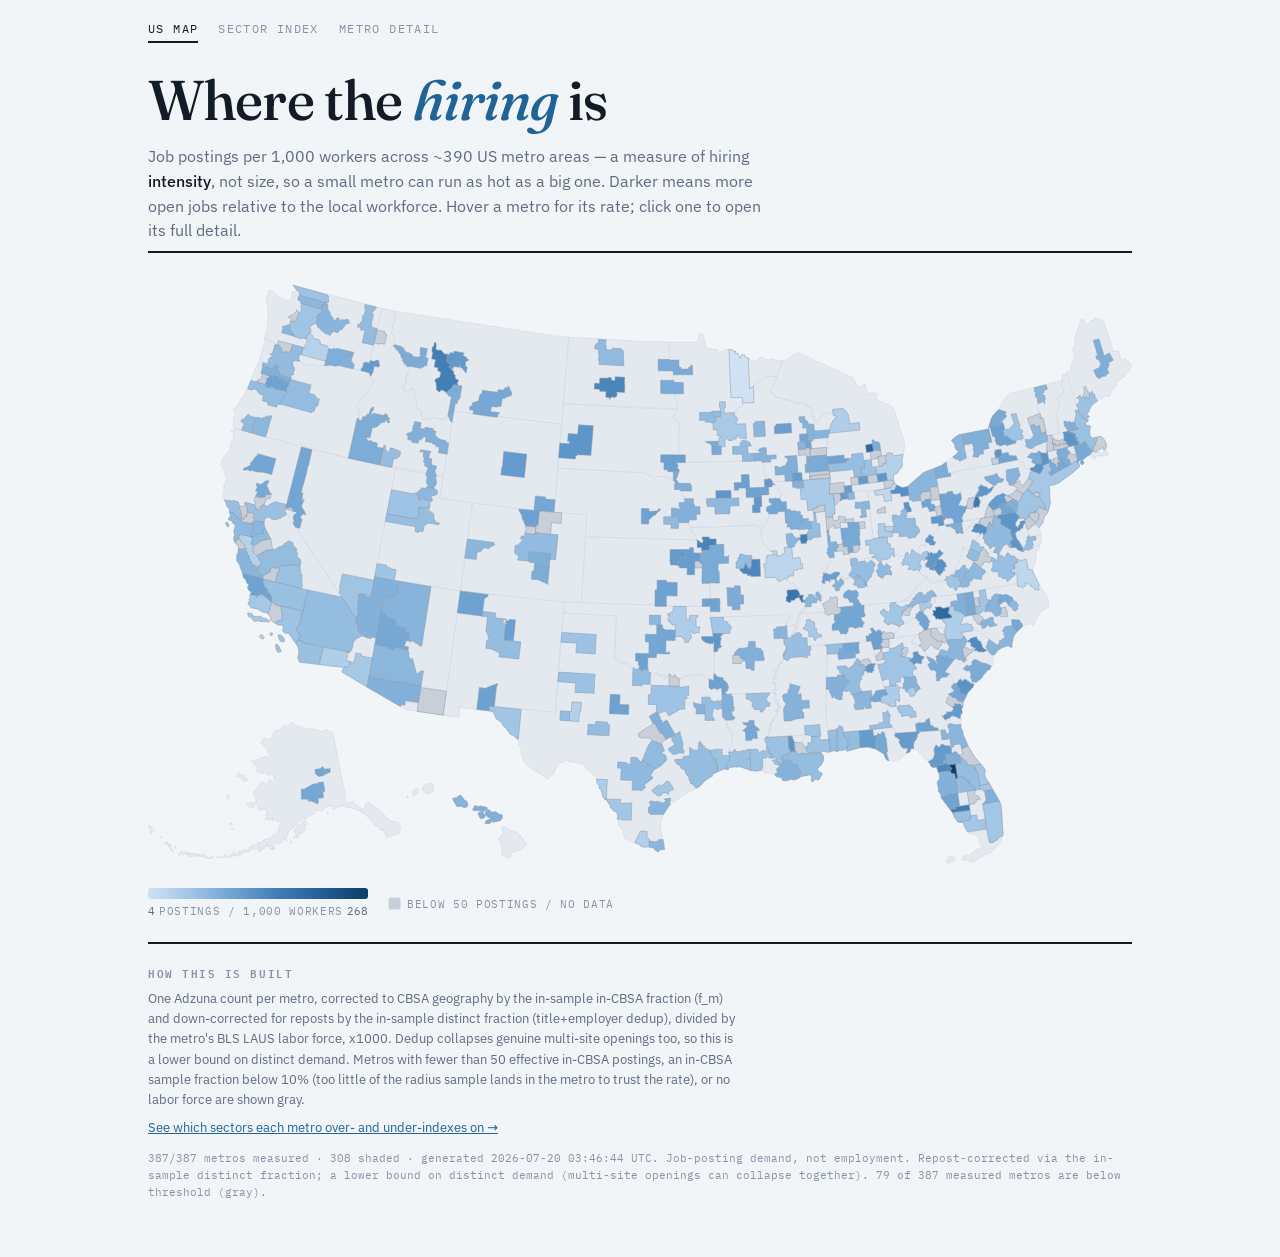
==== site/index.html @ 75ff5540 "Cohesive product: two-chart sector index, any-metro detail, rolling data Wire the three pages into o" ====
<!doctype html>
<html lang="en">
<head>
<meta charset="utf-8">
<meta name="viewport" content="width=device-width, initial-scale=1">
<meta name="color-scheme" content="light dark">
<meta name="description" content="An interactive map of US metro hiring intensity — job postings per 1,000 workers across ~390 metro areas.">
<title>Job Maps — US Hiring Intensity</title>
<link rel="icon" href="favicon.svg">
<link rel="stylesheet" href="fonts.css">
<style>
  :root{
    --paper:#f2f5f8; --panel:#ffffff; --ink:#131b26; --muted:#5d6b80;
    --faint:#8593a6; --rule:#dde3ec; --hair:#e9edf3;
    --base:#e4e9f0; --base-line:#ccd4df; --nodata:#c8cfd9; --hi:#131b26;
    --metro-line:#8b9aab;
    --serif:"Fraunces",Georgia,"Times New Roman",serif;
    --sans:"IBM Plex Sans",system-ui,-apple-system,Segoe UI,Roboto,sans-serif;
    --mono:"IBM Plex Mono",ui-monospace,SFMono-Regular,Menlo,monospace;
  }
  @media (prefers-color-scheme:dark){
    :root{
      --paper:#0d131b; --panel:#141c26; --ink:#e7edf4; --muted:#94a2b6;
      --faint:#6d7c91; --rule:#25303d; --hair:#1c2530;
      --base:#1a2430; --base-line:#26313f; --nodata:#2c3949; --hi:#eef4fb;
      --metro-line:#465a70;
    }
  }
  *{box-sizing:border-box;}
  body{margin:0;background:var(--paper);color:var(--ink);font-family:var(--sans);
       font-size:15px;line-height:1.55;-webkit-font-smoothing:antialiased;}
  .shell{max-width:1040px;margin:0 auto;padding:0 28px;}

  nav{display:flex;gap:20px;padding:20px 0 0;font-family:var(--mono);font-size:11.5px;
      letter-spacing:.12em;text-transform:uppercase;}
  nav a{color:var(--faint);text-decoration:none;padding-bottom:3px;}
  nav a.on{color:var(--ink);border-bottom:2px solid var(--ink);}
  nav a:hover{color:var(--ink);}

  header{padding:20px 0 8px;border-bottom:2px solid var(--ink);}
  h1{font-family:var(--serif);font-weight:500;font-size:clamp(32px,5.6vw,56px);
     line-height:1.02;letter-spacing:-.015em;margin:8px 0 0;}
  h1 em{font-style:italic;font-weight:400;color:#1f6397;}
  @media (prefers-color-scheme:dark){h1 em{color:#7cbde6;}}
  .standfirst{margin:16px 0 0;max-width:62ch;color:var(--muted);font-size:16px;}
  .standfirst b{color:var(--ink);font-weight:500;}

  .maparea{position:relative;margin:14px 0 0;}
  svg{width:100%;height:auto;display:block;}
  .state{fill:var(--base);stroke:var(--base-line);stroke-width:.5;}
  .metro{stroke:var(--metro-line);stroke-width:.5;stroke-linejoin:round;cursor:pointer;}
  .metro:hover{stroke:var(--hi);stroke-width:1.4;}

  .tip{position:fixed;pointer-events:none;z-index:10;background:var(--panel);
       border:1px solid var(--rule);border-radius:8px;padding:8px 11px;
       font-size:13px;box-shadow:0 4px 16px rgba(0,0,0,.14);opacity:0;
       transition:opacity .1s;max-width:240px;}
  .tip .m{font-weight:600;margin-bottom:2px;}
  .tip .r{font-family:var(--mono);}
  .tip .r b{color:#1f6397;} @media (prefers-color-scheme:dark){.tip .r b{color:#7cbde6;}}
  .tip .sub{color:var(--muted);font-size:11.5px;font-family:var(--mono);margin-top:3px;}

  .legend{display:flex;flex-wrap:wrap;align-items:center;gap:20px;margin:6px 0 0;}
  .legend .label{font-family:var(--mono);font-size:11px;letter-spacing:.06em;
                 text-transform:uppercase;color:var(--faint);}
  .ramp{display:flex;flex-direction:column;gap:4px;}
  .ramp .bar{width:220px;height:11px;border-radius:3px;}
  .ramp .ticks{display:flex;justify-content:space-between;font-family:var(--mono);
               font-size:11px;color:var(--muted);}
  .sw{display:inline-block;width:13px;height:13px;border-radius:3px;
      background:var(--nodata);vertical-align:-2px;margin-right:6px;border:1px solid var(--rule);}

  footer{border-top:2px solid var(--ink);margin-top:22px;padding:20px 0 56px;}
  footer h2{font-family:var(--mono);font-size:11px;letter-spacing:.14em;
            text-transform:uppercase;color:var(--faint);margin:0 0 8px;font-weight:600;}
  footer p{margin:0 0 8px;font-size:13px;color:var(--muted);max-width:74ch;}
  footer a{color:#1f6397;} @media (prefers-color-scheme:dark){footer a{color:#7cbde6;}}
  .stamp{font-family:var(--mono);font-size:11px;color:var(--faint);margin-top:12px;}
</style>
</head>
<body>
<div class="shell">
  <nav>
    <a class="on" href="index.html">US map</a>
    <a href="sectors.html">Sector index</a>
    <a href="map.html">Metro detail</a>
  </nav>
  <header>
    <h1>Where the <em>hiring</em> is</h1>
    <p class="standfirst">Job postings per 1,000 workers across ~390 US metro
    areas — a measure of hiring <b>intensity</b>, not size, so a small metro can
    run as hot as a big one. Darker means more open jobs relative to the local
    workforce. Hover a metro for its rate; click one to open its full detail.</p>
  </header>

  <div class="maparea">
    <svg id="map" viewBox="0 0 960 600" role="img" aria-label="US metro hiring-intensity choropleth"></svg>
    <div class="tip" id="tip"></div>
  </div>

  <div class="legend">
    <div class="ramp">
      <div class="bar" id="rampbar"></div>
      <div class="ticks"><span id="tlo"></span><span class="label">postings / 1,000 workers</span><span id="thi"></span></div>
    </div>
    <div class="label"><span class="sw"></span>below 50 postings / no data</div>
  </div>

  <footer>
    <h2>How this is built</h2>
    <p id="method"></p>
    <p><a href="sectors.html">See which sectors each metro over- and under-indexes on →</a></p>
    <div class="stamp" id="stamp"></div>
  </footer>
</div>

<script src="vendor/d3-array.min.js"></script>
<script src="vendor/d3-geo.min.js"></script>
<script>
const RAMP = matchMedia('(prefers-color-scheme: dark)').matches
  ? ["#2b4a63","#356a90","#4b93c0","#6fb4e2","#9fd2f4","#cdeaff"]
  : ["#cfe1f2","#9fc4e4","#6ba0d0","#3f7cb5","#215d94","#0c3c63"];

const lerp=(a,b,t)=>Math.round(a+(b-a)*t);
const hex=h=>[parseInt(h.slice(1,3),16),parseInt(h.slice(3,5),16),parseInt(h.slice(5,7),16)];
function ramp(t){
  t=Math.max(0,Math.min(1,t));
  const x=t*(RAMP.length-1), i=Math.min(RAMP.length-2,Math.floor(x)), f=x-i;
  const a=hex(RAMP[i]), b=hex(RAMP[i+1]);
  return `rgb(${lerp(a[0],b[0],f)},${lerp(a[1],b[1],f)},${lerp(a[2],b[2],f)})`;
}

const nocache = {cache: "no-store"};   // data is rebuilt regularly; never serve stale
Promise.all([
  fetch("data/national.json", nocache).then(r=>r.json()),
  fetch("data/us_states.geojson", nocache).then(r=>r.json()),
  fetch("data/us_metros.geojson", nocache).then(r=>r.json()),
]).then(([nat, states, metros])=>{
  const byCbsa={}; nat.metros.forEach(m=>byCbsa[m.cbsa]=m);
  const rank={}; nat.metros.filter(m=>m.rate!=null).forEach((m,i)=>rank[m.cbsa]=i+1);
  const shadedN = nat.metros.filter(m=>!m.below_threshold).length;
  const [d0,d1] = nat.rate_range;   // scale spans the true lowest..highest metro rate

  const proj = d3.geoAlbersUsa().fitSize([960,600], states);
  const path = d3.geoPath(proj);
  const svg = document.getElementById("map");
  const NS="http://www.w3.org/2000/svg";
  const g=(cls)=>{const el=document.createElementNS(NS,"g");el.setAttribute("class",cls);svg.appendChild(el);return el;};

  const baseG=g("base"), metroG=g("metros");
  states.features.forEach(f=>{
    const d=path(f); if(!d) return;
    const p=document.createElementNS(NS,"path"); p.setAttribute("d",d); p.setAttribute("class","state"); baseG.appendChild(p);
  });

  const tip=document.getElementById("tip");
  function fillFor(rec){
    if(!rec || rec.below_threshold || rec.rate==null) return "var(--nodata)";
    // sqrt (perceptual) so the mid-range bulk stays distinguishable and a lone
    // high outlier (e.g. The Villages) doesn't wash the rest of the map pale
    return ramp(Math.sqrt(Math.max(0,(rec.rate-d0)/(d1-d0||1))));
  }
  metros.features.forEach(f=>{
    const d=path(f); if(!d) return;
    const code=f.properties.GEOID, rec=byCbsa[code];
    const p=document.createElementNS(NS,"path");
    p.setAttribute("d",d); p.setAttribute("class","metro"); p.setAttribute("fill",fillFor(rec));
    p.setAttribute("data-cbsa",code);
    p.addEventListener("mousemove",e=>{
      tip.style.opacity=1; tip.style.left=(e.clientX+14)+"px"; tip.style.top=(e.clientY+14)+"px";
      const name=(rec&&rec.name)||f.properties.NAME;
      if(rec&&rec.rate!=null){
        tip.innerHTML=`<div class="m">${name}</div>
          <div class="r"><b>${rec.rate.toFixed(1)}</b> postings / 1,000 workers</div>
          <div class="sub">#${rank[code]} of ${shadedN} · click for detail →</div>`;
      } else {
        tip.innerHTML=`<div class="m">${name}</div>
          <div class="sub">below threshold · click for detail →</div>`;
      }
    });
    p.addEventListener("mouseleave",()=>tip.style.opacity=0);
    p.addEventListener("click",()=>{ location.href = "map.html?metro=" + code; });
    metroG.appendChild(p);
  });

  // legend
  document.getElementById("rampbar").style.background =
    `linear-gradient(90deg, ${RAMP.join(",")})`;
  document.getElementById("tlo").textContent = d0!=null? d0.toFixed(0) : "";
  document.getElementById("thi").textContent = d1!=null? d1.toFixed(0) : "";

  document.getElementById("method").textContent = nat.method;
  document.getElementById("stamp").textContent =
    `${nat.metros_covered}/${nat.metros_total} metros measured · ${shadedN} shaded · `+
    `generated ${nat.generated_at.replace("T"," ").replace("+00:00"," UTC")}. `+
    nat.caveats.join(" ");
}).catch(e=>{
  document.getElementById("method").textContent =
    `Couldn't load map data (${e}). Run python pipeline/build_geometry.py and pipeline/build_national.py, then serve this directory.`;
});
</script>
</body>
</html>
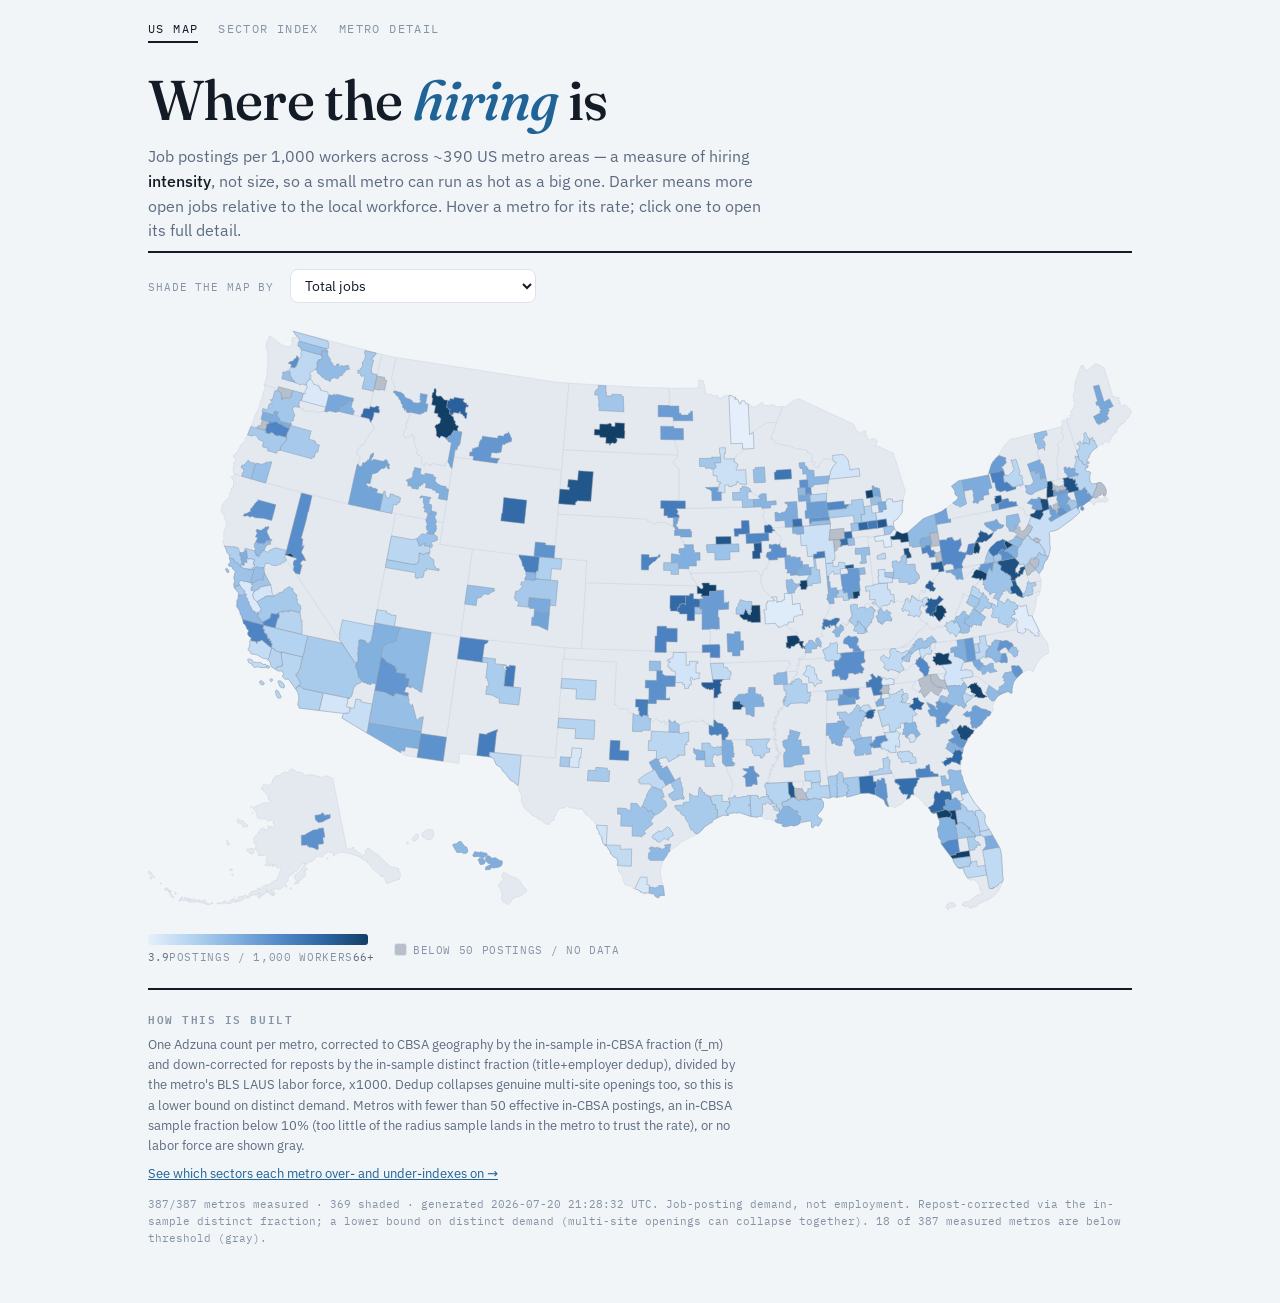
==== commit 1197c2a5: "Phase C: front-page category filter + fixed color scale, gray-recovery unify - site/index.html: cate" ====
--- a/site/index.html
+++ b/site/index.html
@@ -12,7 +12,7 @@
   :root{
     --paper:#f2f5f8; --panel:#ffffff; --ink:#131b26; --muted:#5d6b80;
     --faint:#8593a6; --rule:#dde3ec; --hair:#e9edf3;
-    --base:#e4e9f0; --base-line:#ccd4df; --nodata:#c8cfd9; --hi:#131b26;
+    --base:#e4e9f0; --base-line:#ccd4df; --nodata:#b7bfca; --hi:#131b26;
     --metro-line:#8b9aab;
     --serif:"Fraunces",Georgia,"Times New Roman",serif;
     --sans:"IBM Plex Sans",system-ui,-apple-system,Segoe UI,Roboto,sans-serif;
@@ -22,7 +22,7 @@
     :root{
       --paper:#0d131b; --panel:#141c26; --ink:#e7edf4; --muted:#94a2b6;
       --faint:#6d7c91; --rule:#25303d; --hair:#1c2530;
-      --base:#1a2430; --base-line:#26313f; --nodata:#2c3949; --hi:#eef4fb;
+      --base:#1a2430; --base-line:#26313f; --nodata:#39424e; --hi:#eef4fb;
       --metro-line:#465a70;
     }
   }
@@ -45,7 +45,13 @@
   .standfirst{margin:16px 0 0;max-width:62ch;color:var(--muted);font-size:16px;}
   .standfirst b{color:var(--ink);font-weight:500;}
 
-  .maparea{position:relative;margin:14px 0 0;}
+  .controls{margin:16px 0 0;font-family:var(--mono);font-size:11px;letter-spacing:.08em;
+            text-transform:uppercase;color:var(--faint);}
+  .controls select{margin-left:8px;font-family:var(--sans);font-size:14px;
+                   text-transform:none;letter-spacing:0;padding:6px 10px;
+                   border:1px solid var(--rule);border-radius:8px;
+                   background:var(--panel);color:var(--ink);}
+  .maparea{position:relative;margin:10px 0 0;}
   svg{width:100%;height:auto;display:block;}
   .state{fill:var(--base);stroke:var(--base-line);stroke-width:.5;}
   .metro{stroke:var(--metro-line);stroke-width:.5;stroke-linejoin:round;cursor:pointer;}
@@ -93,6 +99,8 @@
     workforce. Hover a metro for its rate; click one to open its full detail.</p>
   </header>
 
+  <div class="controls">Shade the map by <select id="metric"></select></div>
+
   <div class="maparea">
     <svg id="map" viewBox="0 0 960 600" role="img" aria-label="US metro hiring-intensity choropleth"></svg>
     <div class="tip" id="tip"></div>
@@ -101,7 +109,7 @@
   <div class="legend">
     <div class="ramp">
       <div class="bar" id="rampbar"></div>
-      <div class="ticks"><span id="tlo"></span><span class="label">postings / 1,000 workers</span><span id="thi"></span></div>
+      <div class="ticks"><span id="tlo"></span><span class="label" id="metricLabel">postings / 1,000 workers</span><span id="thi"></span></div>
     </div>
     <div class="label"><span class="sw"></span>below 50 postings / no data</div>
   </div>
@@ -118,8 +126,8 @@
 <script src="vendor/d3-geo.min.js"></script>
 <script>
 const RAMP = matchMedia('(prefers-color-scheme: dark)').matches
-  ? ["#2b4a63","#356a90","#4b93c0","#6fb4e2","#9fd2f4","#cdeaff"]
-  : ["#cfe1f2","#9fc4e4","#6ba0d0","#3f7cb5","#215d94","#0c3c63"];
+  ? ["#24425e","#316a97","#4d92c8","#77b8e8","#a9d6f6","#d8f0ff"]
+  : ["#e5effb","#b4d3f0","#82b0df","#5389c8","#2d66a4","#123f66"];
 
 const lerp=(a,b,t)=>Math.round(a+(b-a)*t);
 const hex=h=>[parseInt(h.slice(1,3),16),parseInt(h.slice(3,5),16),parseInt(h.slice(5,7),16)];
@@ -130,16 +138,48 @@
   return `rgb(${lerp(a[0],b[0],f)},${lerp(a[1],b[1],f)},${lerp(a[2],b[2],f)})`;
 }
 
+const sectorName = s => s.replace(/\s*Jobs$/,"");
+const fmtVal = v => v==null ? "" : (v<10 ? v.toFixed(1) : v.toFixed(0));
 const nocache = {cache: "no-store"};   // data is rebuilt regularly; never serve stale
 Promise.all([
   fetch("data/national.json", nocache).then(r=>r.json()),
   fetch("data/us_states.geojson", nocache).then(r=>r.json()),
   fetch("data/us_metros.geojson", nocache).then(r=>r.json()),
-]).then(([nat, states, metros])=>{
+  fetch("data/outliers.json", nocache).then(r=>r.json()).catch(()=>({})),
+]).then(([nat, states, metros, sect])=>{
   const byCbsa={}; nat.metros.forEach(m=>byCbsa[m.cbsa]=m);
   const rank={}; nat.metros.filter(m=>m.rate!=null).forEach((m,i)=>rank[m.cbsa]=i+1);
   const shadedN = nat.metros.filter(m=>!m.below_threshold).length;
-  const [d0,d1] = nat.rate_range;   // scale spans the true lowest..highest metro rate
+  const shares = (sect && sect.category_shares) || {};
+  const categories = (sect && sect.categories) || [];
+
+  // metric: null = total jobs/1,000; else a category label. A category's value is
+  // the metro's total rate x that category's share of its postings. The color
+  // domain is recomputed per metric so each has its own low..high spread.
+  let metric = null, d0 = null, d1 = null, hiClip = false;
+  const valueOf = rec => {
+    if(!rec || rec.below_threshold || rec.rate==null) return null;
+    if(metric===null) return rec.rate;
+    const sh = shares[rec.cbsa];
+    return (sh && sh[metric]!=null) ? rec.rate * sh[metric] : null;
+  };
+  function computeDomain(){
+    const vals = nat.metros.map(valueOf).filter(v=>v!=null).sort((a,b)=>a-b);
+    if(!vals.length){ d0=d1=null; hiClip=false; return; }
+    d0 = vals[0];
+    // robust top (95th pct) so a lone extreme metro (e.g. The Villages, 268)
+    // doesn't compress everyone else into the lightest shades; the handful above
+    // it clamp to the darkest color (legend marks this with a "+").
+    d1 = vals[Math.floor(0.95*(vals.length-1))];
+    hiClip = vals[vals.length-1] > d1;
+  }
+  function fillFor(rec){
+    const v = valueOf(rec);
+    if(v==null) return "var(--nodata)";
+    // linear on the robust domain: the lowest rate maps to the lightest shade,
+    // and low/medium/high stay clearly separated
+    return ramp((v-d0)/((d1-d0)||1));
+  }
 
   const proj = d3.geoAlbersUsa().fitSize([960,600], states);
   const path = d3.geoPath(proj);
@@ -154,40 +194,57 @@
   });
 
   const tip=document.getElementById("tip");
-  function fillFor(rec){
-    if(!rec || rec.below_threshold || rec.rate==null) return "var(--nodata)";
-    // sqrt (perceptual) so the mid-range bulk stays distinguishable and a lone
-    // high outlier (e.g. The Villages) doesn't wash the rest of the map pale
-    return ramp(Math.sqrt(Math.max(0,(rec.rate-d0)/(d1-d0||1))));
-  }
+  function tipHTML(rec, name){
+    const v = valueOf(rec);
+    if(v==null){
+      const why = metric===null ? "below threshold" : "no "+sectorName(metric)+" data";
+      return `<div class="m">${name}</div><div class="sub">${why} · click for detail →</div>`;
+    }
+    const unit = metric===null ? "postings" : sectorName(metric)+" jobs";
+    const sub = metric===null
+      ? `#${rank[rec.cbsa]} of ${shadedN}`
+      : `${(shares[rec.cbsa][metric]*100).toFixed(1)}% of its hiring`;
+    return `<div class="m">${name}</div>
+      <div class="r"><b>${v.toFixed(metric===null?1:2)}</b> ${unit} / 1,000 workers</div>
+      <div class="sub">${sub} · click for detail →</div>`;
+  }
+
+  const pathByCode={};
   metros.features.forEach(f=>{
     const d=path(f); if(!d) return;
     const code=f.properties.GEOID, rec=byCbsa[code];
     const p=document.createElementNS(NS,"path");
-    p.setAttribute("d",d); p.setAttribute("class","metro"); p.setAttribute("fill",fillFor(rec));
+    p.setAttribute("d",d); p.setAttribute("class","metro"); p.setAttribute("fill","var(--nodata)");
     p.setAttribute("data-cbsa",code);
+    pathByCode[code]=p;
     p.addEventListener("mousemove",e=>{
       tip.style.opacity=1; tip.style.left=(e.clientX+14)+"px"; tip.style.top=(e.clientY+14)+"px";
-      const name=(rec&&rec.name)||f.properties.NAME;
-      if(rec&&rec.rate!=null){
-        tip.innerHTML=`<div class="m">${name}</div>
-          <div class="r"><b>${rec.rate.toFixed(1)}</b> postings / 1,000 workers</div>
-          <div class="sub">#${rank[code]} of ${shadedN} · click for detail →</div>`;
-      } else {
-        tip.innerHTML=`<div class="m">${name}</div>
-          <div class="sub">below threshold · click for detail →</div>`;
-      }
+      tip.innerHTML = tipHTML(rec, (rec&&rec.name)||f.properties.NAME);
     });
     p.addEventListener("mouseleave",()=>tip.style.opacity=0);
     p.addEventListener("click",()=>{ location.href = "map.html?metro=" + code; });
     metroG.appendChild(p);
   });
 
-  // legend
   document.getElementById("rampbar").style.background =
     `linear-gradient(90deg, ${RAMP.join(",")})`;
-  document.getElementById("tlo").textContent = d0!=null? d0.toFixed(0) : "";
-  document.getElementById("thi").textContent = d1!=null? d1.toFixed(0) : "";
+
+  function render(){
+    computeDomain();
+    for(const code in pathByCode) pathByCode[code].setAttribute("fill", fillFor(byCbsa[code]));
+    document.getElementById("tlo").textContent = fmtVal(d0);
+    document.getElementById("thi").textContent = fmtVal(d1) + (hiClip ? "+" : "");
+    document.getElementById("metricLabel").textContent =
+      (metric===null ? "postings" : sectorName(metric)+" jobs") + " / 1,000 workers";
+  }
+
+  // category filter — "Total jobs" (default) plus each Adzuna category
+  const sel = document.getElementById("metric");
+  sel.innerHTML = `<option value="">Total jobs</option>` +
+    categories.map(c=>`<option value="${c}">${sectorName(c)} jobs</option>`).join("");
+  sel.addEventListener("change", ()=>{ metric = sel.value || null; render(); });
+
+  render();
 
   document.getElementById("method").textContent = nat.method;
   document.getElementById("stamp").textContent =
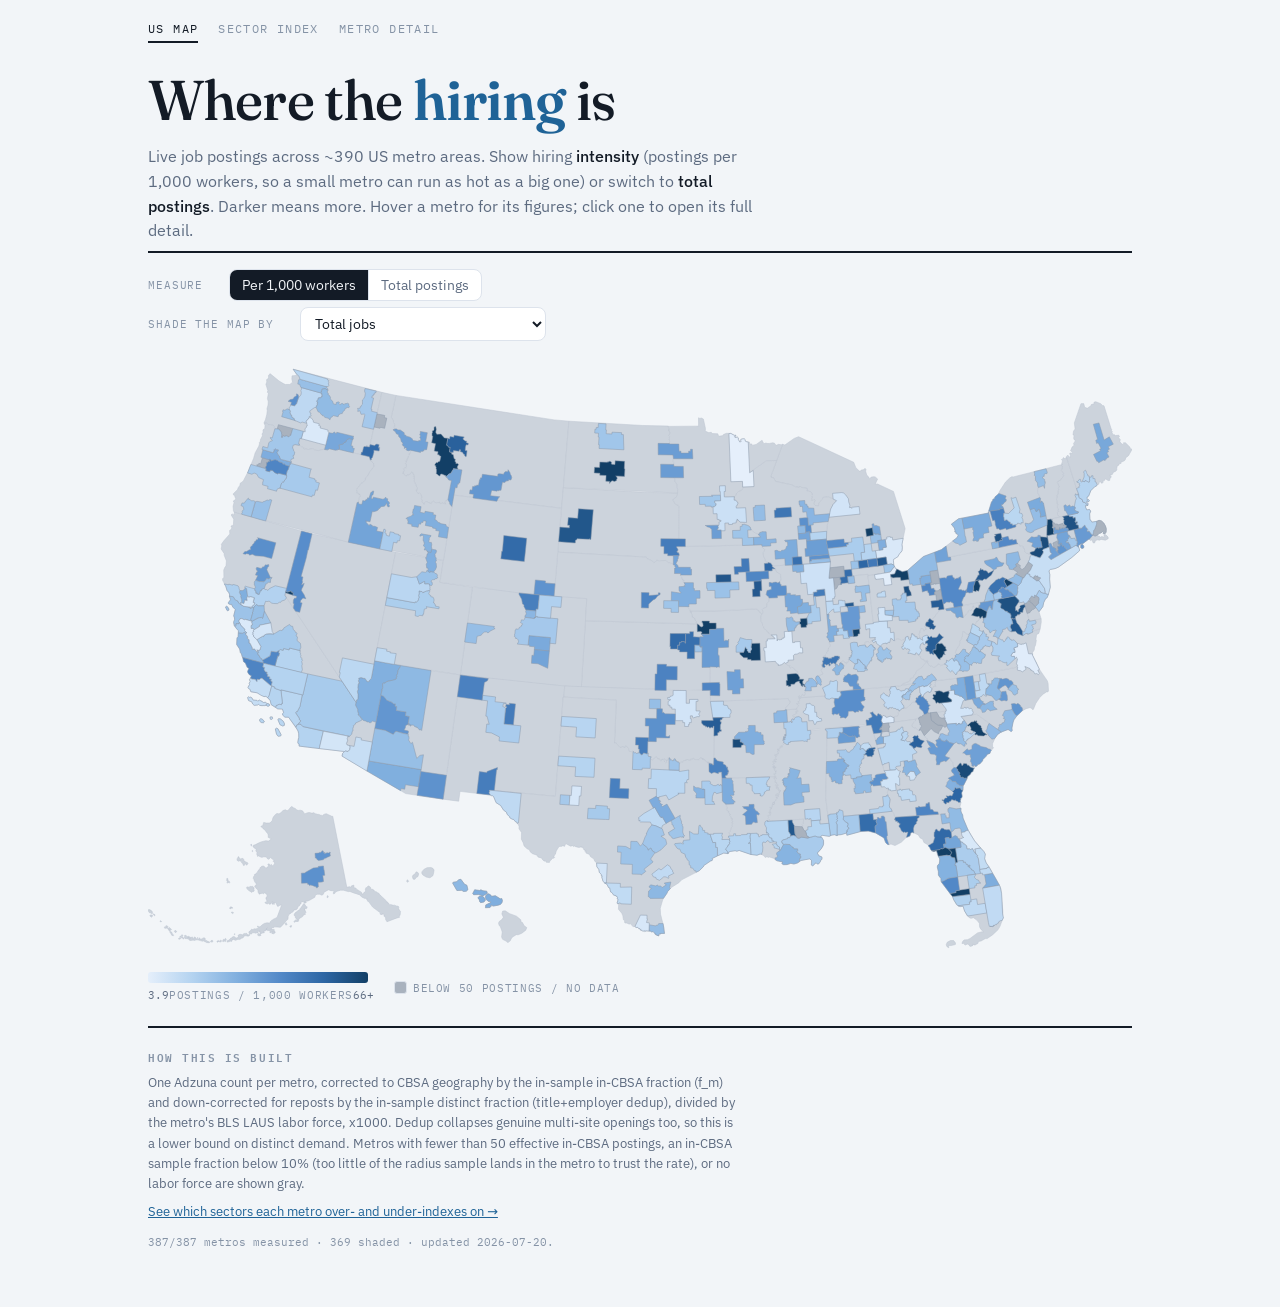
==== commit b7177316: "Polish: per-capita/total toggle, per-metro timestamps, contrast, roman heading - index.html: per-cap" ====
--- a/site/index.html
+++ b/site/index.html
@@ -12,7 +12,7 @@
   :root{
     --paper:#f2f5f8; --panel:#ffffff; --ink:#131b26; --muted:#5d6b80;
     --faint:#8593a6; --rule:#dde3ec; --hair:#e9edf3;
-    --base:#e4e9f0; --base-line:#ccd4df; --nodata:#b7bfca; --hi:#131b26;
+    --base:#ccd3dc; --base-line:#bcc5d1; --nodata:#a9b2be; --hi:#131b26;
     --metro-line:#8b9aab;
     --serif:"Fraunces",Georgia,"Times New Roman",serif;
     --sans:"IBM Plex Sans",system-ui,-apple-system,Segoe UI,Roboto,sans-serif;
@@ -40,7 +40,7 @@
   header{padding:20px 0 8px;border-bottom:2px solid var(--ink);}
   h1{font-family:var(--serif);font-weight:500;font-size:clamp(32px,5.6vw,56px);
      line-height:1.02;letter-spacing:-.015em;margin:8px 0 0;}
-  h1 em{font-style:italic;font-weight:400;color:#1f6397;}
+  h1 em{font-style:normal;font-weight:600;color:#1f6397;}
   @media (prefers-color-scheme:dark){h1 em{color:#7cbde6;}}
   .standfirst{margin:16px 0 0;max-width:62ch;color:var(--muted);font-size:16px;}
   .standfirst b{color:var(--ink);font-weight:500;}
@@ -51,6 +51,13 @@
                    text-transform:none;letter-spacing:0;padding:6px 10px;
                    border:1px solid var(--rule);border-radius:8px;
                    background:var(--panel);color:var(--ink);}
+  .controls .row{display:flex;flex-wrap:wrap;align-items:center;gap:8px 18px;margin-top:6px;}
+  .seg{display:inline-flex;border:1px solid var(--rule);border-radius:8px;overflow:hidden;
+       margin-left:8px;background:var(--panel);}
+  .seg button{font-family:var(--sans);font-size:14px;text-transform:none;letter-spacing:0;
+              padding:6px 12px;border:0;background:transparent;color:var(--muted);cursor:pointer;}
+  .seg button + button{border-left:1px solid var(--rule);}
+  .seg button.on{background:var(--ink);color:var(--paper);}
   .maparea{position:relative;margin:10px 0 0;}
   svg{width:100%;height:auto;display:block;}
   .state{fill:var(--base);stroke:var(--base-line);stroke-width:.5;}
@@ -93,13 +100,19 @@
   </nav>
   <header>
     <h1>Where the <em>hiring</em> is</h1>
-    <p class="standfirst">Job postings per 1,000 workers across ~390 US metro
-    areas — a measure of hiring <b>intensity</b>, not size, so a small metro can
-    run as hot as a big one. Darker means more open jobs relative to the local
-    workforce. Hover a metro for its rate; click one to open its full detail.</p>
+    <p class="standfirst">Live job postings across ~390 US metro areas. Show
+    hiring <b>intensity</b> (postings per 1,000 workers, so a small metro can run
+    as hot as a big one) or switch to <b>total postings</b>. Darker means more.
+    Hover a metro for its figures; click one to open its full detail.</p>
   </header>
 
-  <div class="controls">Shade the map by <select id="metric"></select></div>
+  <div class="controls">
+    <div class="row">Measure <span class="seg" id="mode">
+        <button data-mode="rate" class="on">Per 1,000 workers</button
+        ><button data-mode="total">Total postings</button>
+      </span></div>
+    <div class="row">Shade the map by <select id="metric"></select></div>
+  </div>
 
   <div class="maparea">
     <svg id="map" viewBox="0 0 960 600" role="img" aria-label="US metro hiring-intensity choropleth"></svg>
@@ -139,7 +152,10 @@
 }
 
 const sectorName = s => s.replace(/\s*Jobs$/,"");
-const fmtVal = v => v==null ? "" : (v<10 ? v.toFixed(1) : v.toFixed(0));
+const fmtVal = v => v==null ? "" : (v<10 ? v.toFixed(1) : v.toFixed(0));   // rates
+const fmtCompact = v => v==null ? "" :                                     // totals
+  v>=1e6 ? (v/1e6).toFixed(1)+"M" : v>=1e4 ? Math.round(v/1e3)+"k" :
+  v>=1e3 ? (v/1e3).toFixed(1)+"k" : String(Math.round(v));
 const nocache = {cache: "no-store"};   // data is rebuilt regularly; never serve stale
 Promise.all([
   fetch("data/national.json", nocache).then(r=>r.json()),
@@ -152,16 +168,27 @@
   const shadedN = nat.metros.filter(m=>!m.below_threshold).length;
   const shares = (sect && sect.category_shares) || {};
   const categories = (sect && sect.categories) || [];
-
-  // metric: null = total jobs/1,000; else a category label. A category's value is
-  // the metro's total rate x that category's share of its postings. The color
-  // domain is recomputed per metric so each has its own low..high spread.
-  let metric = null, d0 = null, d1 = null, hiClip = false;
+  const byMetroSect = (sect && sect.by_metro) || {};
+
+  // "Last updated" for a metro = the later of the national build and this metro's
+  // rolling sector fetch (ISO-8601 UTC strings compare lexicographically).
+  const updatedOf = code => {
+    const f = byMetroSect[code] && byMetroSect[code].fetched_at;
+    return ((f && f > nat.generated_at) ? f : nat.generated_at).slice(0,10);
+  };
+
+  // mode: "rate" = per 1,000 workers (size-independent intensity); "total" = the
+  // metro's distinct in-metro postings, ignoring its size. metric: null = all
+  // jobs, else a category label (value scaled by that category's local share).
+  // The color domain is recomputed per mode+metric so each has its own spread.
+  let mode = "rate", metric = null, d0 = null, d1 = null, hiClip = false;
   const valueOf = rec => {
-    if(!rec || rec.below_threshold || rec.rate==null) return null;
-    if(metric===null) return rec.rate;
+    if(!rec || rec.below_threshold) return null;
+    const base = mode==="total" ? rec.effective : rec.rate;
+    if(base==null) return null;
+    if(metric===null) return base;
     const sh = shares[rec.cbsa];
-    return (sh && sh[metric]!=null) ? rec.rate * sh[metric] : null;
+    return (sh && sh[metric]!=null) ? base * sh[metric] : null;
   };
   function computeDomain(){
     const vals = nat.metros.map(valueOf).filter(v=>v!=null).sort((a,b)=>a-b);
@@ -195,18 +222,22 @@
 
   const tip=document.getElementById("tip");
   function tipHTML(rec, name){
+    const code = rec && rec.cbsa;
     const v = valueOf(rec);
     if(v==null){
       const why = metric===null ? "below threshold" : "no "+sectorName(metric)+" data";
       return `<div class="m">${name}</div><div class="sub">${why} · click for detail →</div>`;
     }
-    const unit = metric===null ? "postings" : sectorName(metric)+" jobs";
-    const sub = metric===null
-      ? `#${rank[rec.cbsa]} of ${shadedN}`
-      : `${(shares[rec.cbsa][metric]*100).toFixed(1)}% of its hiring`;
+    const unit = (metric===null ? "postings" : sectorName(metric)+" jobs")
+               + (mode==="rate" ? " / 1,000 workers" : "");
+    const num = mode==="rate" ? v.toFixed(metric===null?1:2) : Math.round(v).toLocaleString();
+    const sub = metric!==null ? `${(shares[code][metric]*100).toFixed(1)}% of its hiring`
+              : mode==="rate" ? `#${rank[code]} of ${shadedN} by intensity`
+              : `distinct in-metro postings`;
     return `<div class="m">${name}</div>
-      <div class="r"><b>${v.toFixed(metric===null?1:2)}</b> ${unit} / 1,000 workers</div>
-      <div class="sub">${sub} · click for detail →</div>`;
+      <div class="r"><b>${num}</b> ${unit}</div>
+      <div class="sub">${sub}</div>
+      <div class="sub">updated ${updatedOf(code)} · click for detail →</div>`;
   }
 
   const pathByCode={};
@@ -232,10 +263,12 @@
   function render(){
     computeDomain();
     for(const code in pathByCode) pathByCode[code].setAttribute("fill", fillFor(byCbsa[code]));
-    document.getElementById("tlo").textContent = fmtVal(d0);
-    document.getElementById("thi").textContent = fmtVal(d1) + (hiClip ? "+" : "");
+    const ftick = mode==="rate" ? fmtVal : fmtCompact;
+    document.getElementById("tlo").textContent = ftick(d0);
+    document.getElementById("thi").textContent = ftick(d1) + (hiClip ? "+" : "");
     document.getElementById("metricLabel").textContent =
-      (metric===null ? "postings" : sectorName(metric)+" jobs") + " / 1,000 workers";
+      (metric===null ? "postings" : sectorName(metric)+" jobs")
+      + (mode==="rate" ? " / 1,000 workers" : "");
   }
 
   // category filter — "Total jobs" (default) plus each Adzuna category
@@ -244,13 +277,21 @@
     categories.map(c=>`<option value="${c}">${sectorName(c)} jobs</option>`).join("");
   sel.addEventListener("change", ()=>{ metric = sel.value || null; render(); });
 
+  // per-capita <-> total toggle
+  const modeSeg = document.getElementById("mode");
+  modeSeg.addEventListener("click", e=>{
+    const b = e.target.closest("button"); if(!b) return;
+    mode = b.dataset.mode;
+    modeSeg.querySelectorAll("button").forEach(x=>x.classList.toggle("on", x===b));
+    render();
+  });
+
   render();
 
   document.getElementById("method").textContent = nat.method;
   document.getElementById("stamp").textContent =
     `${nat.metros_covered}/${nat.metros_total} metros measured · ${shadedN} shaded · `+
-    `generated ${nat.generated_at.replace("T"," ").replace("+00:00"," UTC")}. `+
-    nat.caveats.join(" ");
+    `updated ${nat.generated_at.slice(0,10)}.`;
 }).catch(e=>{
   document.getElementById("method").textContent =
     `Couldn't load map data (${e}). Run python pipeline/build_geometry.py and pipeline/build_national.py, then serve this directory.`;
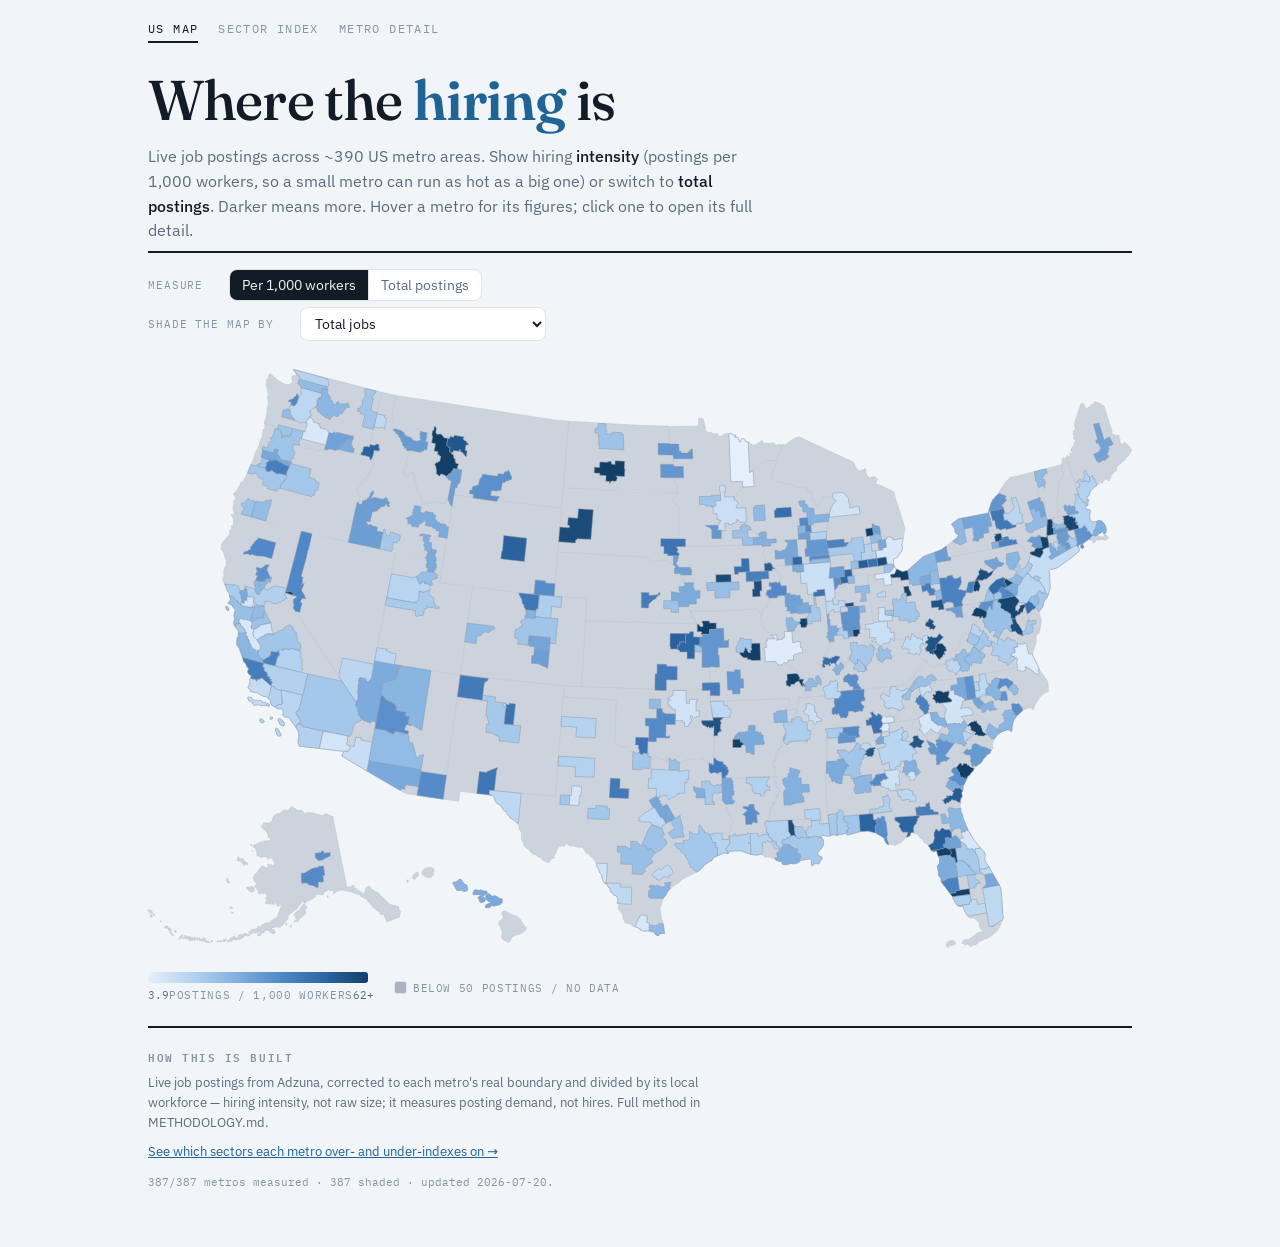
==== commit 607ba594: "Lean: remove parked occupation scaffold, dedup design tokens Deletes the occupation / single-metro p" ====
--- a/site/index.html
+++ b/site/index.html
@@ -9,19 +9,13 @@
 <link rel="icon" href="favicon.svg">
 <link rel="stylesheet" href="fonts.css">
 <style>
+  /* page-specific tokens; shared ones (--paper/--ink/--rule/fonts…) come from fonts.css */
   :root{
-    --paper:#f2f5f8; --panel:#ffffff; --ink:#131b26; --muted:#5d6b80;
-    --faint:#8593a6; --rule:#dde3ec; --hair:#e9edf3;
     --base:#ccd3dc; --base-line:#bcc5d1; --nodata:#a9b2be; --hi:#131b26;
     --metro-line:#8b9aab;
-    --serif:"Fraunces",Georgia,"Times New Roman",serif;
-    --sans:"IBM Plex Sans",system-ui,-apple-system,Segoe UI,Roboto,sans-serif;
-    --mono:"IBM Plex Mono",ui-monospace,SFMono-Regular,Menlo,monospace;
   }
   @media (prefers-color-scheme:dark){
     :root{
-      --paper:#0d131b; --panel:#141c26; --ink:#e7edf4; --muted:#94a2b6;
-      --faint:#6d7c91; --rule:#25303d; --hair:#1c2530;
       --base:#1a2430; --base-line:#26313f; --nodata:#39424e; --hi:#eef4fb;
       --metro-line:#465a70;
     }
--- a/site/fonts.css
+++ b/site/fonts.css
@@ -1,3 +1,20 @@
+/* Shared design tokens (light + dark) for all three pages. Page-specific tokens
+   (--over/--under, --base/--metro-line/--nodata, …) stay inline in each page's
+   <style>, which is loaded after this file so those additions/overrides win. */
+:root{
+  --paper:#f2f5f8; --panel:#ffffff; --ink:#131b26; --muted:#5d6b80;
+  --faint:#8593a6; --rule:#dde3ec; --hair:#e9edf3;
+  --serif:"Fraunces",Georgia,"Times New Roman",serif;
+  --sans:"IBM Plex Sans",system-ui,-apple-system,Segoe UI,Roboto,sans-serif;
+  --mono:"IBM Plex Mono",ui-monospace,SFMono-Regular,Menlo,monospace;
+}
+@media (prefers-color-scheme:dark){
+  :root{
+    --paper:#0d131b; --panel:#141c26; --ink:#e7edf4; --muted:#94a2b6;
+    --faint:#6d7c91; --rule:#25303d; --hair:#1c2530;
+  }
+}
+
 /* latin */
 @font-face {
   font-family: 'Fraunces';
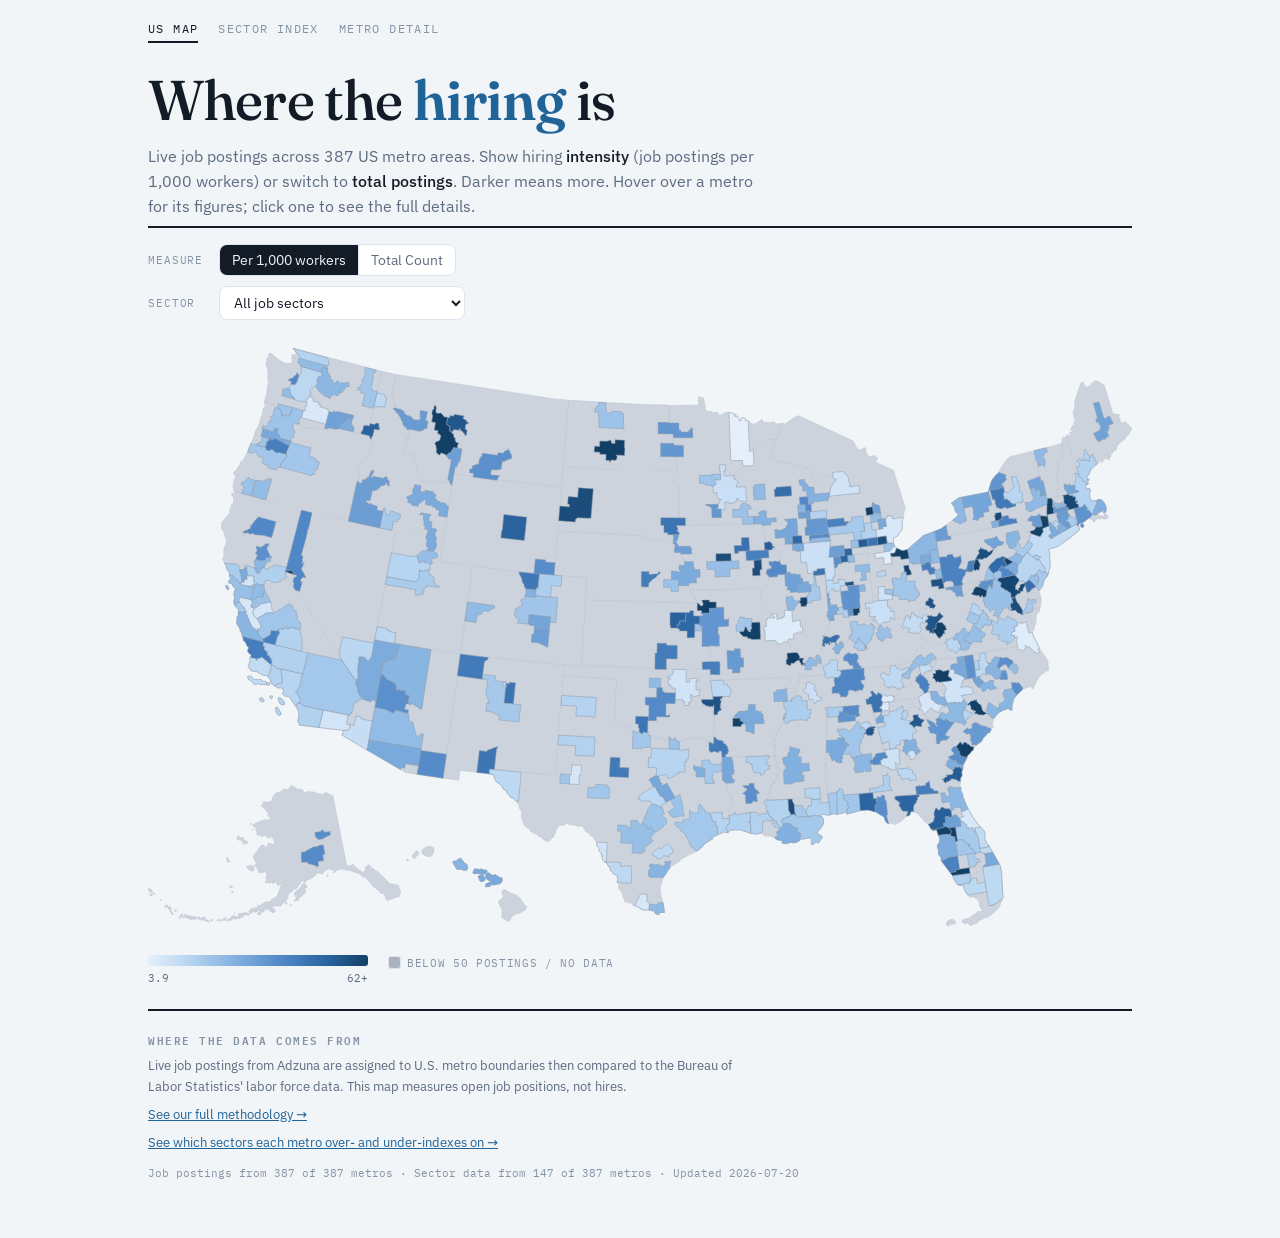
==== commit b4d5e05b: "polished formatting and added methodology section" ====
--- a/site/index.html
+++ b/site/index.html
@@ -4,18 +4,24 @@
 <meta charset="utf-8">
 <meta name="viewport" content="width=device-width, initial-scale=1">
 <meta name="color-scheme" content="light dark">
-<meta name="description" content="An interactive map of US metro hiring intensity — job postings per 1,000 workers across ~390 metro areas.">
-<title>Job Maps — US Hiring Intensity</title>
+<meta name="description" content="An interactive map of US metro hiring intensity: job postings per 1,000 workers across 387 metro areas.">
+<title>Job Maps: US Hiring Intensity</title>
 <link rel="icon" href="favicon.svg">
 <link rel="stylesheet" href="fonts.css">
 <style>
-  /* page-specific tokens; shared ones (--paper/--ink/--rule/fonts…) come from fonts.css */
   :root{
+    --paper:#f2f5f8; --panel:#ffffff; --ink:#131b26; --muted:#5d6b80;
+    --faint:#8593a6; --rule:#dde3ec; --hair:#e9edf3;
     --base:#ccd3dc; --base-line:#bcc5d1; --nodata:#a9b2be; --hi:#131b26;
     --metro-line:#8b9aab;
+    --serif:"Fraunces",Georgia,"Times New Roman",serif;
+    --sans:"IBM Plex Sans",system-ui,-apple-system,Segoe UI,Roboto,sans-serif;
+    --mono:"IBM Plex Mono",ui-monospace,SFMono-Regular,Menlo,monospace;
   }
   @media (prefers-color-scheme:dark){
     :root{
+      --paper:#0d131b; --panel:#141c26; --ink:#e7edf4; --muted:#94a2b6;
+      --faint:#6d7c91; --rule:#25303d; --hair:#1c2530;
       --base:#1a2430; --base-line:#26313f; --nodata:#39424e; --hi:#eef4fb;
       --metro-line:#465a70;
     }
@@ -40,14 +46,15 @@
   .standfirst b{color:var(--ink);font-weight:500;}
 
   .controls{margin:16px 0 0;font-family:var(--mono);font-size:11px;letter-spacing:.08em;
-            text-transform:uppercase;color:var(--faint);}
-  .controls select{margin-left:8px;font-family:var(--sans);font-size:14px;
+            text-transform:uppercase;color:var(--faint);
+            display:grid;grid-template-columns:max-content 1fr;gap:10px 16px;align-items:center;}
+  .controls .clabel{white-space:nowrap;}
+  .controls select{justify-self:start;font-family:var(--sans);font-size:14px;
                    text-transform:none;letter-spacing:0;padding:6px 10px;
                    border:1px solid var(--rule);border-radius:8px;
                    background:var(--panel);color:var(--ink);}
-  .controls .row{display:flex;flex-wrap:wrap;align-items:center;gap:8px 18px;margin-top:6px;}
-  .seg{display:inline-flex;border:1px solid var(--rule);border-radius:8px;overflow:hidden;
-       margin-left:8px;background:var(--panel);}
+  .seg{display:inline-flex;justify-self:start;border:1px solid var(--rule);border-radius:8px;
+       overflow:hidden;background:var(--panel);}
   .seg button{font-family:var(--sans);font-size:14px;text-transform:none;letter-spacing:0;
               padding:6px 12px;border:0;background:transparent;color:var(--muted);cursor:pointer;}
   .seg button + button{border-left:1px solid var(--rule);}
@@ -67,7 +74,7 @@
   .tip .r b{color:#1f6397;} @media (prefers-color-scheme:dark){.tip .r b{color:#7cbde6;}}
   .tip .sub{color:var(--muted);font-size:11.5px;font-family:var(--mono);margin-top:3px;}
 
-  .legend{display:flex;flex-wrap:wrap;align-items:center;gap:20px;margin:6px 0 0;}
+  .legend{display:flex;flex-wrap:wrap;align-items:flex-start;gap:20px;margin:10px 0 0;}
   .legend .label{font-family:var(--mono);font-size:11px;letter-spacing:.06em;
                  text-transform:uppercase;color:var(--faint);}
   .ramp{display:flex;flex-direction:column;gap:4px;}
@@ -94,18 +101,19 @@
   </nav>
   <header>
     <h1>Where the <em>hiring</em> is</h1>
-    <p class="standfirst">Live job postings across ~390 US metro areas. Show
-    hiring <b>intensity</b> (postings per 1,000 workers, so a small metro can run
-    as hot as a big one) or switch to <b>total postings</b>. Darker means more.
-    Hover a metro for its figures; click one to open its full detail.</p>
+    <p class="standfirst">Live job postings across 387 US metro areas. Show
+    hiring <b>intensity</b> (job postings per 1,000 workers) or switch to <b>total postings</b>. Darker means more.
+    Hover over a metro for its figures; click one to see the full details.</p>
   </header>
 
   <div class="controls">
-    <div class="row">Measure <span class="seg" id="mode">
+    <span class="clabel">Measure</span>
+    <span class="seg" id="mode">
         <button data-mode="rate" class="on">Per 1,000 workers</button
-        ><button data-mode="total">Total postings</button>
-      </span></div>
-    <div class="row">Shade the map by <select id="metric"></select></div>
+        ><button data-mode="total">Total Count</button>
+    </span>
+    <span class="clabel">Sector</span>
+    <select id="metric"></select>
   </div>
 
   <div class="maparea">
@@ -116,14 +124,15 @@
   <div class="legend">
     <div class="ramp">
       <div class="bar" id="rampbar"></div>
-      <div class="ticks"><span id="tlo"></span><span class="label" id="metricLabel">postings / 1,000 workers</span><span id="thi"></span></div>
+      <div class="ticks"><span id="tlo"></span><span id="thi"></span></div>
     </div>
     <div class="label"><span class="sw"></span>below 50 postings / no data</div>
   </div>
 
   <footer>
-    <h2>How this is built</h2>
-    <p id="method"></p>
+    <h2>Where the data comes from</h2>
+    <p id="method">Live job postings from Adzuna are assigned to U.S. metro boundaries then compared to the Bureau of Labor Statistics' labor force data. This map measures open job positions, not hires.</p>
+    <p><a href="methodology.html">See our full methodology →</a></p>
     <p><a href="sectors.html">See which sectors each metro over- and under-indexes on →</a></p>
     <div class="stamp" id="stamp"></div>
   </footer>
@@ -260,14 +269,11 @@
     const ftick = mode==="rate" ? fmtVal : fmtCompact;
     document.getElementById("tlo").textContent = ftick(d0);
     document.getElementById("thi").textContent = ftick(d1) + (hiClip ? "+" : "");
-    document.getElementById("metricLabel").textContent =
-      (metric===null ? "postings" : sectorName(metric)+" jobs")
-      + (mode==="rate" ? " / 1,000 workers" : "");
-  }
-
-  // category filter — "Total jobs" (default) plus each Adzuna category
+  }
+
+  // category filter — "All job sectors" (default) plus each Adzuna category
   const sel = document.getElementById("metric");
-  sel.innerHTML = `<option value="">Total jobs</option>` +
+  sel.innerHTML = `<option value="">All job sectors</option>` +
     categories.map(c=>`<option value="${c}">${sectorName(c)} jobs</option>`).join("");
   sel.addEventListener("change", ()=>{ metric = sel.value || null; render(); });
 
@@ -282,10 +288,10 @@
 
   render();
 
-  document.getElementById("method").textContent = nat.method;
   document.getElementById("stamp").textContent =
-    `${nat.metros_covered}/${nat.metros_total} metros measured · ${shadedN} shaded · `+
-    `updated ${nat.generated_at.slice(0,10)}.`;
+    `Job postings from ${nat.metros_covered} of ${nat.metros_total} metros · `+
+    `Sector data from ${(sect&&sect.metros_sampled)||0} of ${nat.metros_covered} metros · `+
+    `Updated ${nat.generated_at.slice(0,10)}`;
 }).catch(e=>{
   document.getElementById("method").textContent =
     `Couldn't load map data (${e}). Run python pipeline/build_geometry.py and pipeline/build_national.py, then serve this directory.`;
--- a/site/fonts.css
+++ b/site/fonts.css
@@ -1,20 +1,3 @@
-/* Shared design tokens (light + dark) for all three pages. Page-specific tokens
-   (--over/--under, --base/--metro-line/--nodata, …) stay inline in each page's
-   <style>, which is loaded after this file so those additions/overrides win. */
-:root{
-  --paper:#f2f5f8; --panel:#ffffff; --ink:#131b26; --muted:#5d6b80;
-  --faint:#8593a6; --rule:#dde3ec; --hair:#e9edf3;
-  --serif:"Fraunces",Georgia,"Times New Roman",serif;
-  --sans:"IBM Plex Sans",system-ui,-apple-system,Segoe UI,Roboto,sans-serif;
-  --mono:"IBM Plex Mono",ui-monospace,SFMono-Regular,Menlo,monospace;
-}
-@media (prefers-color-scheme:dark){
-  :root{
-    --paper:#0d131b; --panel:#141c26; --ink:#e7edf4; --muted:#94a2b6;
-    --faint:#6d7c91; --rule:#25303d; --hair:#1c2530;
-  }
-}
-
 /* latin */
 @font-face {
   font-family: 'Fraunces';
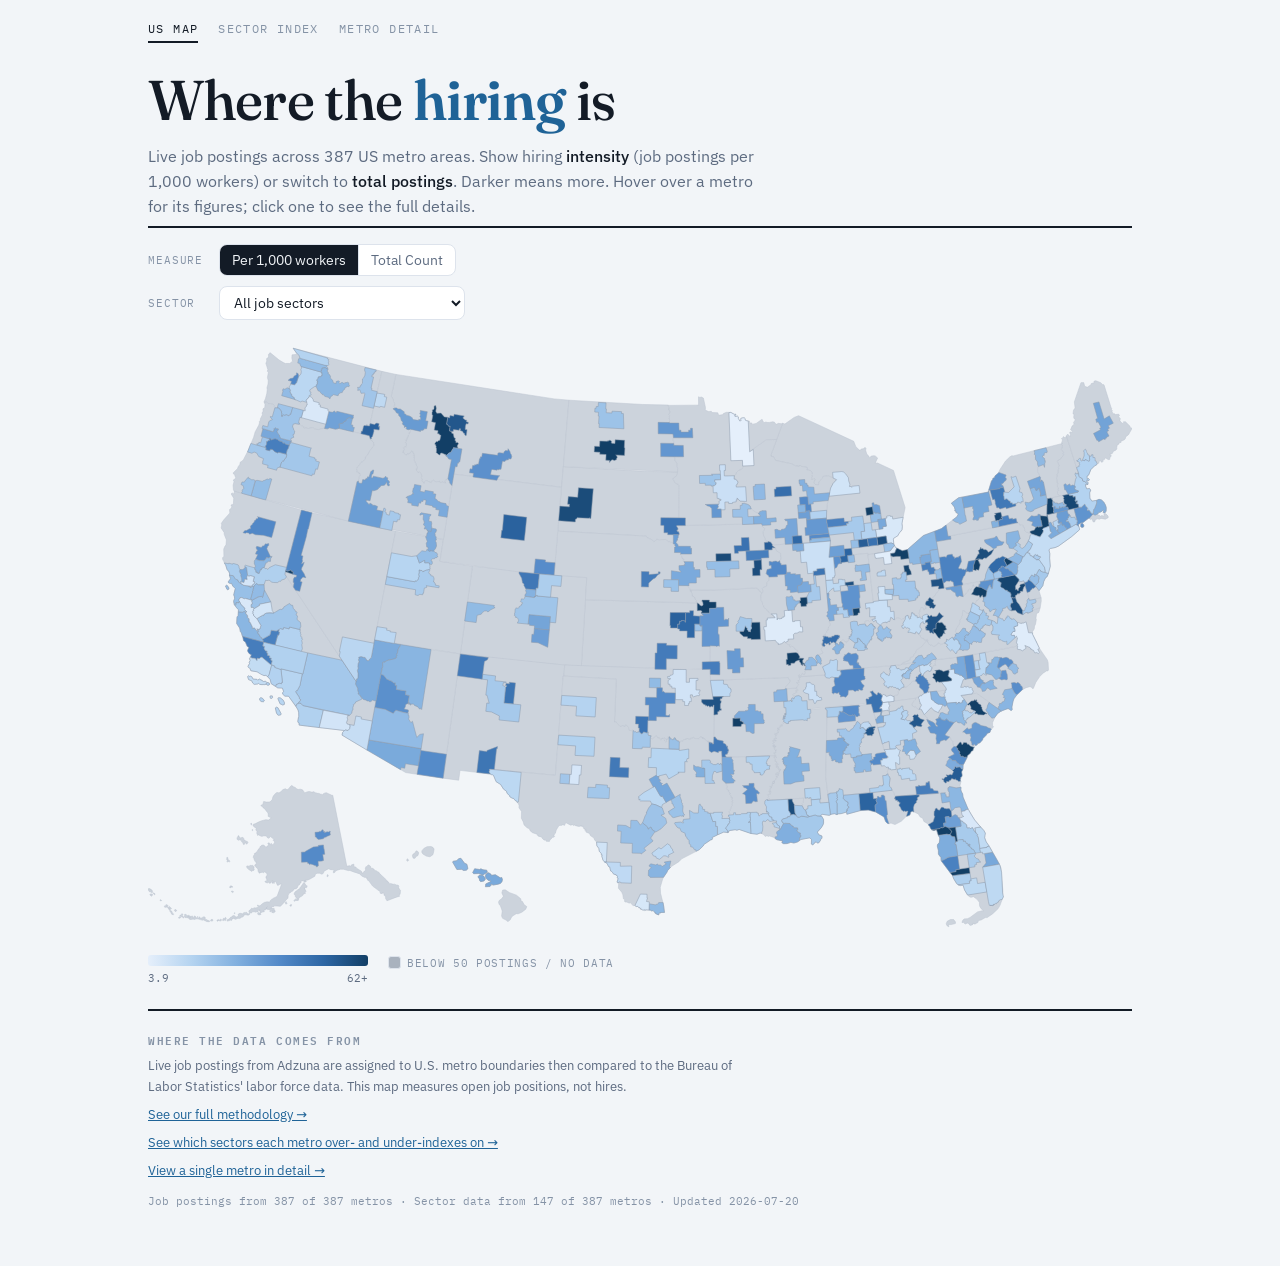
==== commit afdc905c: "tightened methodology page and footers" ====
--- a/site/index.html
+++ b/site/index.html
@@ -134,6 +134,7 @@
     <p id="method">Live job postings from Adzuna are assigned to U.S. metro boundaries then compared to the Bureau of Labor Statistics' labor force data. This map measures open job positions, not hires.</p>
     <p><a href="methodology.html">See our full methodology →</a></p>
     <p><a href="sectors.html">See which sectors each metro over- and under-indexes on →</a></p>
+    <p><a href="map.html">View a single metro in detail →</a></p>
     <div class="stamp" id="stamp"></div>
   </footer>
 </div>
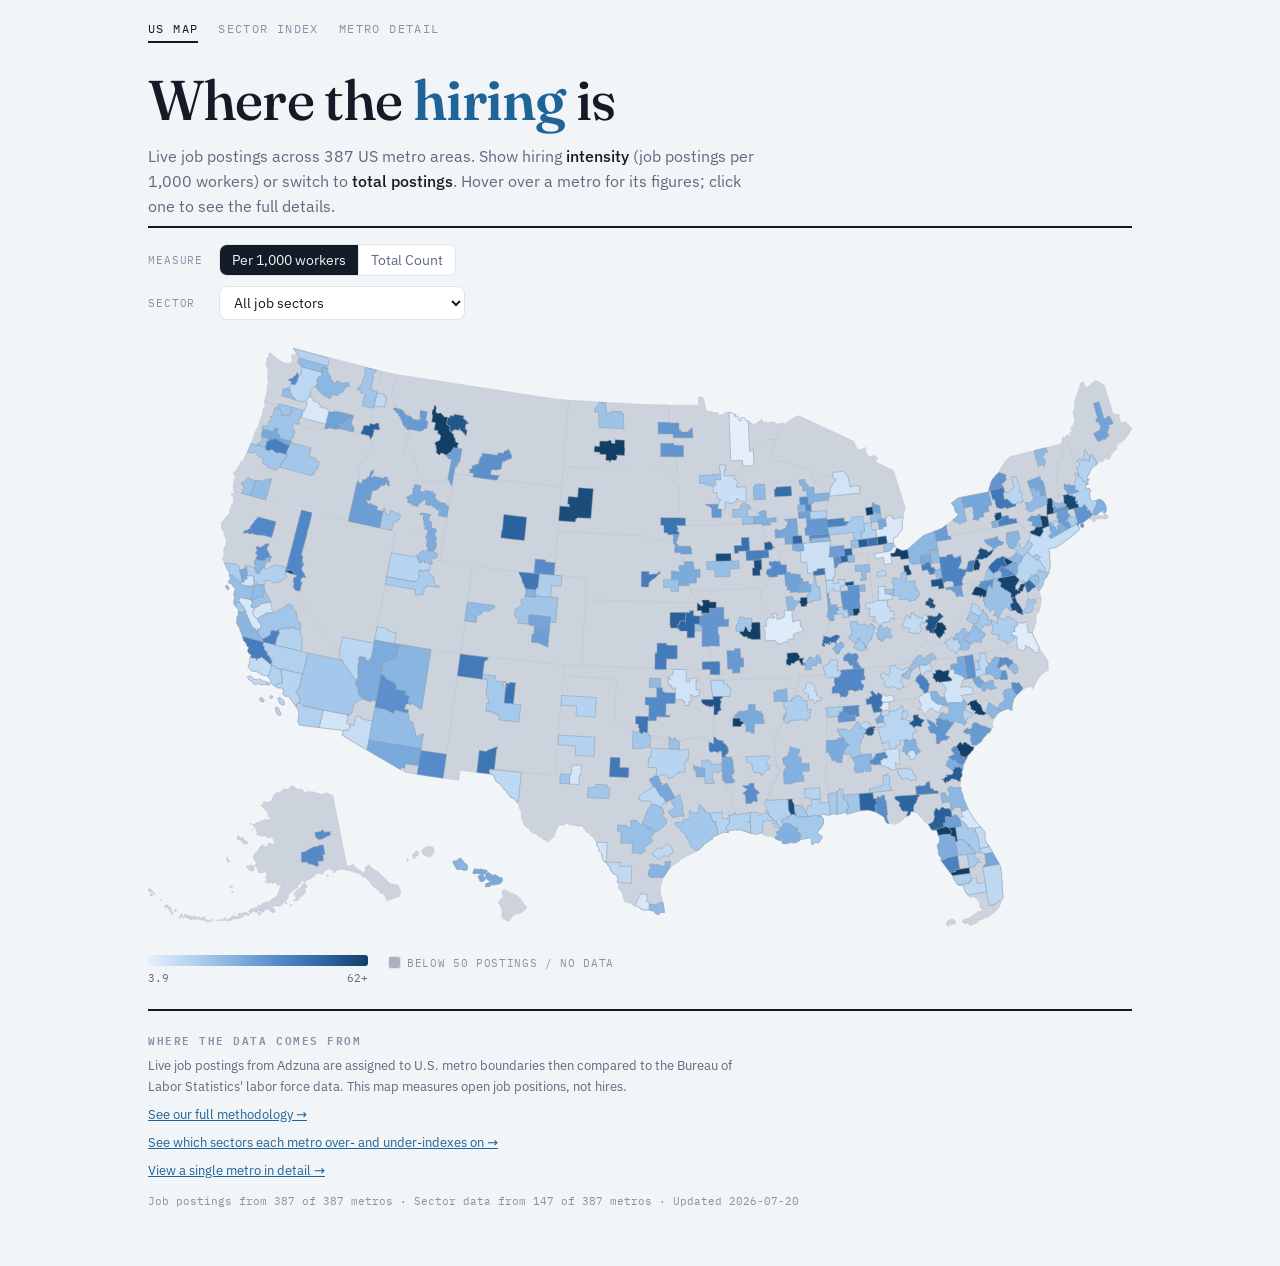
==== commit b4c891c2: "US map: lift dark-mode land + outlines for contrast In dark mode the state land fill (--base) was ne" ====
--- a/site/index.html
+++ b/site/index.html
@@ -22,8 +22,8 @@
     :root{
       --paper:#0d131b; --panel:#141c26; --ink:#e7edf4; --muted:#94a2b6;
       --faint:#6d7c91; --rule:#25303d; --hair:#1c2530;
-      --base:#1a2430; --base-line:#26313f; --nodata:#39424e; --hi:#eef4fb;
-      --metro-line:#465a70;
+      --base:#232f3e; --base-line:#3a4b60; --nodata:#414c5b; --hi:#eef4fb;
+      --metro-line:#576c83;
     }
   }
   *{box-sizing:border-box;}
@@ -102,7 +102,7 @@
   <header>
     <h1>Where the <em>hiring</em> is</h1>
     <p class="standfirst">Live job postings across 387 US metro areas. Show
-    hiring <b>intensity</b> (job postings per 1,000 workers) or switch to <b>total postings</b>. Darker means more.
+    hiring <b>intensity</b> (job postings per 1,000 workers) or switch to <b>total postings</b>.
     Hover over a metro for its figures; click one to see the full details.</p>
   </header>
 
